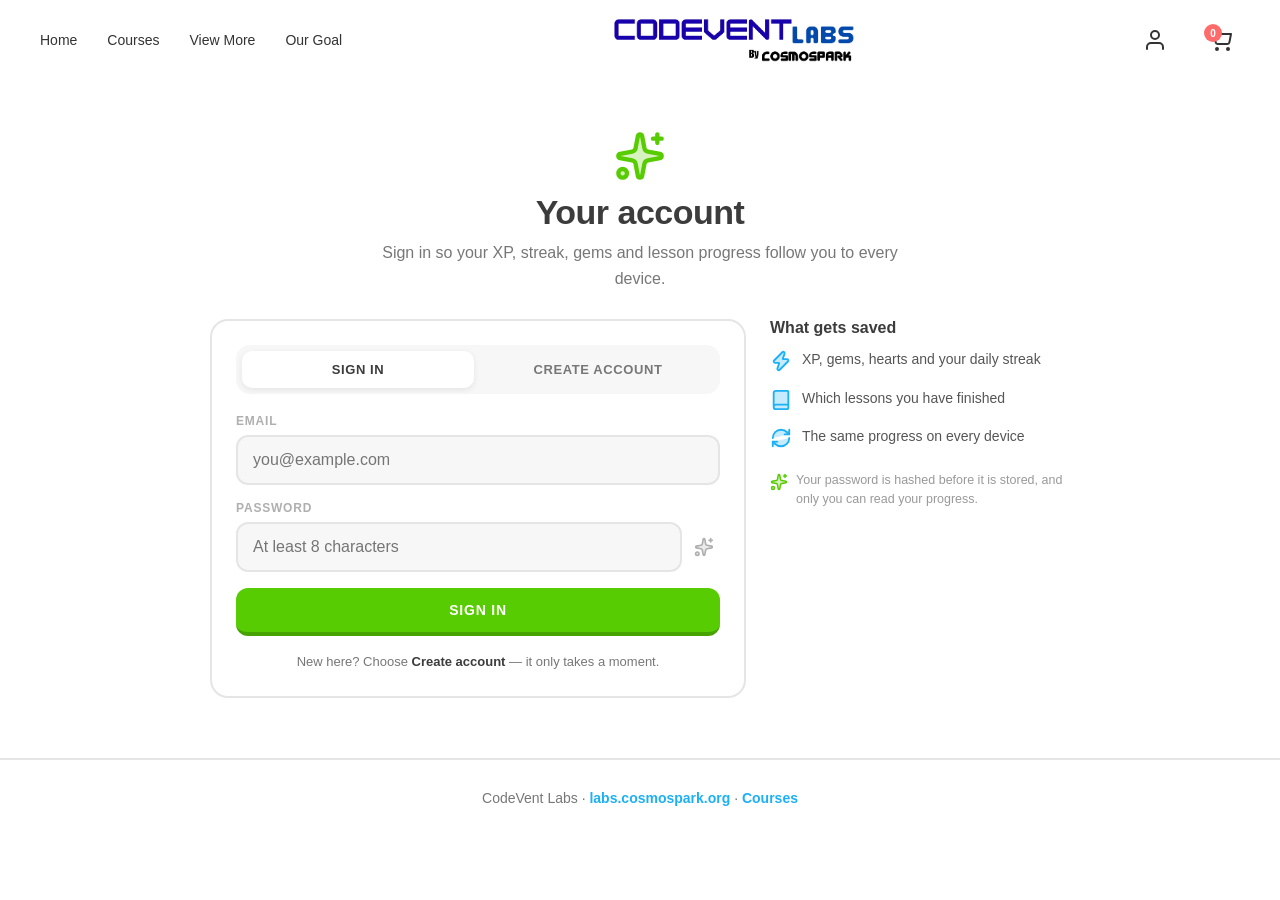
==== account.html @ 41e1cdf9 "Add the accounts page markup and controller" ====
<!DOCTYPE html>
<html lang="en">
<head>
    <meta charset="UTF-8">
    <meta name="viewport" content="width=device-width, initial-scale=1.0">
    <title>Account | CodeVent Labs</title>
    <meta name="description" content="Create a CodeVent Labs account to save your XP, streak, gems and course progress to the cloud — on every device.">
    <link rel="canonical" href="https://courses.labs.cosmospark.org/account.html" />
    <link rel="stylesheet" href="style.css">
    <link rel="stylesheet" href="account.css">
</head>
<body class="courses-page account-page">

    <!-- ===== NAVBAR (same style as labs.cosmospark.org) ===== -->
    <nav class="navbar" id="navbar">
        <div class="navbar-inner">
            <div class="nav-left">
                <a href="https://labs.cosmospark.org" class="nav-link">Home</a>
                <a href="index.html" class="nav-link">Courses</a>
                <a href="https://labs.cosmospark.org" class="nav-link">View More</a>
                <a href="https://labs.cosmospark.org" class="nav-link">Our Goal</a>
            </div>

            <div class="logo">
                <img src="navlogo.png" alt="CodeVent Labs" class="logo-default" id="logoDefault">
                <img src="navlogo2.png" alt="CodeVent Labs" class="logo-scrolled" id="logoScrolled">
            </div>

            <div class="nav-right">
                <a href="account.html" class="icon-btn active" aria-label="Account" title="Account">
                    <svg viewBox="0 0 24 24">
                        <path d="M20 21v-2a4 4 0 0 0-4-4H8a4 4 0 0 0-4 4v2"></path>
                        <circle cx="12" cy="7" r="4"></circle>
                    </svg>
                </a>
                <div class="cart-wrapper">
                    <button class="icon-btn" aria-label="Cart">
                        <svg viewBox="0 0 24 24">
                            <circle cx="9" cy="21" r="1"></circle>
                            <circle cx="20" cy="21" r="1"></circle>
                            <path d="M1 1h4l2.68 13.39a2 2 0 0 0 2 1.61h9.72a2 2 0 0 0 2-1.61L23 6H6"></path>
                        </svg>
                    </button>
                    <span class="cart-count" id="cartCount">0</span>
                </div>
            </div>
        </div>
    </nav>

    <main class="account-wrap">

        <header class="account-hero">
            <div class="account-hero-icon" data-icon="user"></div>
            <h1>Your account</h1>
            <p>Sign in so your XP, streak, gems and lesson progress follow you to every device.</p>
        </header>

        <!-- ===== SIGNED OUT: sign in / create account ===== -->
        <section class="account-panel" id="signedOut">
            <form class="account-card" id="authForm" novalidate>
                <div class="auth-tabs" role="tablist" aria-label="Sign in or create an account">
                    <button type="button" class="auth-tab active" id="tabLogin" role="tab"
                            aria-selected="true" data-mode="login">SIGN IN</button>
                    <button type="button" class="auth-tab" id="tabSignup" role="tab"
                            aria-selected="false" data-mode="signup">CREATE ACCOUNT</button>
                </div>

                <div class="field" id="nameField" hidden>
                    <label for="authName">Name</label>
                    <input id="authName" name="name" type="text" autocomplete="name"
                           placeholder="Ada Lovelace" maxlength="40">
                </div>

                <div class="field">
                    <label for="authEmail">Email</label>
                    <input id="authEmail" name="email" type="email" autocomplete="email"
                           placeholder="you@example.com" maxlength="254" required>
                </div>

                <div class="field">
                    <label for="authPassword">Password</label>
                    <div class="field-inline">
                        <input id="authPassword" name="password" type="password"
                               autocomplete="current-password" placeholder="At least 8 characters"
                               maxlength="200" required>
                        <button type="button" class="field-eye" id="authEye" aria-label="Show password"
                                title="Show password"></button>
                    </div>
                </div>

                <p class="form-error" id="authError" role="alert" hidden></p>

                <button type="submit" class="btn-primary auth-submit" id="authSubmit">SIGN IN</button>

                <p class="auth-note" id="authNote">
                    New here? Choose <strong>Create account</strong> and your guest progress on this
                    device comes with you.
                </p>
            </form>

            <aside class="account-aside">
                <h2>What gets saved</h2>
                <ul class="perk-list">
                    <li><span data-icon="zap"></span> XP, gems, hearts and your daily streak</li>
                    <li><span data-icon="book"></span> Which lessons you have finished</li>
                    <li><span data-icon="refresh-cw"></span> The same progress on every device</li>
                </ul>
                <p class="aside-note">
                    <span data-icon="shield-check"></span>
                    Your password is hashed before it is stored, and only you can read your progress.
                </p>
            </aside>
        </section>

        <!-- ===== SIGNED IN ===== -->
        <section class="account-panel hidden" id="signedIn">
            <div class="profile-card">
                <div class="profile-avatar" data-icon="user"></div>
                <div class="profile-text">
                    <h2 id="profileName">Learner</h2>
                    <p id="profileEmail"></p>
                    <p class="profile-since" id="profileSince"></p>
                </div>
                <button type="button" class="btn-secondary" id="signOut">
                    <span data-icon="log-out"></span> SIGN OUT
                </button>
            </div>

            <div class="account-card">
                <h2 class="card-title">Your progress</h2>
                <div class="account-stats" id="accountStats"></div>

                <h3 class="card-subtitle">Python Foundations · Unit 1</h3>
                <ul class="lesson-list" id="accountLessons"></ul>

                <p class="sync-line" id="syncLine">
                    <span data-icon="cloud-check"></span>
                    <span id="syncText">Saved to the cloud</span>
                </p>
            </div>

            <p class="account-back">
                <a href="index.html">Back to the course map</a>
            </p>
        </section>

        <p class="account-loading" id="accountLoading" hidden>
            <span data-icon="loader-circle"></span> Checking your account…
        </p>
    </main>

    <footer class="footer">
        <p>CodeVent Labs · <a href="https://labs.cosmospark.org">labs.cosmospark.org</a> · <a href="index.html">Courses</a></p>
    </footer>

    <script src="icons.js"></script>
    <script src="lessons.js"></script>
    <script src="cloud.js"></script>
    <script src="account.js"></script>
</body>
</html>
---- style.css ----
* {
    margin: 0;
    padding: 0;
    box-sizing: border-box;
}

body {
    font-family: -apple-system, BlinkMacSystemFont, 'Segoe UI', Roboto, Oxygen, Ubuntu, Cantarell, sans-serif;
    overflow-x: hidden;
}

/* ---------- Icons (Lucide paths, two-tone) ----------
   Every icon is drawn with the outline stroked in the current text
   colour and the interior filled with a tint of that same colour, so
   both the lines and the space inside are coloured. */
.icon {
    width: 1em;
    height: 1em;
    display: inline-block;
    vertical-align: -0.125em;
    flex: none;
    fill: currentColor;
    fill-opacity: 0.25;
    stroke: currentColor;
    stroke-width: 2;
    stroke-linecap: round;
    stroke-linejoin: round;
}

/* Brand marks (e.g. the Python logo) carry their own colours, so they
   are sized like icons but never re-coloured. */
.brand-icon {
    width: 1em;
    height: 1em;
    display: inline-block;
    vertical-align: -0.125em;
    flex: none;
}

.intro-section {
    position: relative;
    width: 100%;
    height: 100vh;
    overflow: hidden;
}

.intro-section video {
    position: absolute;
    top: 50%;
    left: 50%;
    min-width: 100%;
    min-height: 100%;
    width: auto;
    height: auto;
    transform: translate(-50%, -50%);
    object-fit: cover;
    z-index: 1;
}

.intro-overlay {
    position: absolute;
    top: 0;
    left: 0;
    width: 100%;
    height: 100%;
    z-index: 2;
    display: flex;
    flex-direction: column;
    justify-content: flex-end;
    padding: 60px;
    background: linear-gradient(to top, rgba(0,0,0,0.4) 0%, transparent 50%);
}

.unmute-btn {
    position: absolute;
    top: 60px;
    left: 60px;
    background: rgba(0, 0, 0, 0.6);
    border: 2px solid white;
    color: white;
    padding: 10px 20px;
    border-radius: 25px;
    cursor: pointer;
    display: flex;
    align-items: center;
    gap: 8px;
    font-size: 14px;
    font-weight: 600;
    transition: all 0.3s ease;
    z-index: 3;
}

.unmute-btn:hover {
    background: rgba(0, 0, 0, 0.8);
    transform: scale(1.05);
}

.unmute-btn svg {
    width: 18px;
    height: 18px;
}


.intro-content {
    max-width: 600px;
    z-index: 3;
}

.intro-title {
    font-size: 64px;
    font-weight: 700;
    color: white;
    margin-bottom: 20px;
    line-height: 1.1;
}

.intro-title .highlight {
    color: #FFD700;
}

.intro-subtitle {
    font-size: 18px;
    color: white;
    line-height: 1.6;
    margin-bottom: 30px;
    opacity: 0.9;
}

.cta-btn {
    background-color: #E63946;
    color: white;
    border: none;
    padding: 18px 50px;
    font-size: 16px;
    font-weight: 700;
    border-radius: 8px;
    cursor: pointer;
    transition: all 0.3s ease;
    text-transform: uppercase;
    letter-spacing: 1px;
}

.cta-btn:hover {
    background-color: #C1121F;
    transform: translateY(-2px);
    box-shadow: 0 8px 20px rgba(230, 57, 70, 0.4);
}

.main-content {
    display: none;
    min-height: 200vh;
}

.main-content.active {
    display: block;
}

.navbar {
    position: fixed;
    top: 0;
    left: 0;
    right: 0;
    z-index: 1000;
    padding: 20px 40px;
    transition: all 0.3s ease;
}

.navbar.scrolled {
    background-color: #0066CC;
    border-radius: 50px;
    padding: 15px 40px;
    margin: 10px;
    right: 10px;
    left: 10px;
    width: calc(100% - 20px);
    box-shadow: 0 4px 12px rgba(0, 102, 204, 0.3);
}

.navbar-inner {
    max-width: 1400px;
    margin: 0 auto;
    display: flex;
    justify-content: space-between;
    align-items: center;
}

.nav-left {
    display: flex;
    gap: 30px;
}

.nav-link {
    color: #333;
    text-decoration: none;
    font-size: 14px;
    font-weight: 500;
    transition: color 0.3s ease;
}

.nav-link:hover {
    color: #0066CC;
}

.navbar.scrolled .nav-link {
    color: white;
}

.navbar.scrolled .nav-link:hover {
    color: #E0F0FF;
}

.logo {
    display: flex;
    align-items: center;
    gap: 8px;
    height: 40px;
}

.logo img {
    width: auto;
    transition: opacity 0.3s ease, transform 0.3s ease;
}

.logo-default {
    display: block;
    opacity: 1;
    height: 60px;
}

.logo-scrolled {
    display: none;
    opacity: 0;
    height: 40px;
}

.navbar.scrolled .logo-default {
    display: none;
    opacity: 0;
}

.navbar.scrolled .logo-scrolled {
    display: block;
    opacity: 1;
}

.nav-right {
    display: flex;
    align-items: center;
    gap: 25px;
}

.icon-btn {
    background: none;
    border: none;
    cursor: pointer;
    padding: 8px;
    display: flex;
    align-items: center;
    justify-content: center;
    transition: transform 0.2s ease;
}

.icon-btn:hover {
    transform: scale(1.1);
}

.icon-btn svg {
    width: 24px;
    height: 24px;
    fill: none;
    stroke: #333;
    stroke-width: 2;
    stroke-linecap: round;
    stroke-linejoin: round;
}

.navbar.scrolled .icon-btn svg {
    stroke: white;
}

.cart-count {
    position: absolute;
    bottom: 18px;
    right: 18px;
    background-color: #FF6B6B;
    color: white;
    font-size: 10px;
    font-weight: 600;
    width: 18px;
    height: 18px;
    border-radius: 50%;
    display: flex;
    align-items: center;
    justify-content: center;
}

.cart-wrapper {
    position: relative;
}


.content {
    padding-top: 100px;
    padding-left: 40px;
    padding-right: 40px;
    display: flex;
    flex-direction: column; 
    align-items: center;     
    text-align: center;
}

.content h1 {
    font-size: 48px;
    margin-bottom: 20px;
    color: #3333
}

.content p {
    font-size: 18px;
    line-height: 1.6;
    color: #666;
    max-width: 800px;
    margin: 0 auto;          
    text-align: center;
}

/* ===== RESPONSIVE ===== */
@media (max-width: 768px) {
    .intro-overlay {
        padding: 30px;
    }

    .unmute-btn {
        top: 30px;
        left: 30px;
    }

    .intro-title {
        font-size: 40px;
    }

    .intro-subtitle {
        font-size: 16px;
    }

    .navbar {
        padding: 15px 20px;
    }

    .nav-left {
        gap: 15px;
    }

    .nav-link {
        font-size: 12px;
    }

    .logo-default {
        height: 50px;
    }

    .logo-scrolled {
        height: 30px;
    }
}
/* ============================================================
   COURSES PAGE (courses.labs.cosmospark.org) — Duolingo-style
   Appended so the existing CodeVent Labs styles stay intact.
   ============================================================ */

.courses-page {
    background: #FFFFFF;
}

/* ---------- Stats bar (streak / XP / gems / hearts) ---------- */
.stats-bar {
    position: sticky;
    top: 0;
    z-index: 900;
    background: #FFFFFF;
    border-bottom: 2px solid #E5E5E5;
    padding-top: 90px; /* room for fixed navbar */
}

.stats-bar-inner {
    max-width: 900px;
    margin: 0 auto;
    display: flex;
    align-items: center;
    gap: 18px;
    padding: 12px 20px;
    flex-wrap: wrap;
}

.stat-pill {
    display: flex;
    align-items: center;
    gap: 6px;
    font-weight: 700;
    font-size: 15px;
    color: #3C3C3C;
}

.stat-icon {
    width: 26px;
    height: 26px;
}

.stat-icon.flame  { fill: #FF9600; }
.stat-icon.bolt   { fill: #FFC800; stroke: #FFB100; stroke-width: 1; }
.stat-icon.gem    { fill: #1CB0F6; stroke: #1899D6; stroke-width: 1; }
.stat-icon.heart  { fill: #FF4B4B; stroke: #EA2B2B; stroke-width: 1; }

.stat-value { color: #3C3C3C; }
.stat-label { color: #777; font-weight: 600; font-size: 13px; text-transform: lowercase; }

.stat-spacer { flex: 1; }

.account-chip {
    display: flex;
    align-items: center;
    gap: 8px;
    text-decoration: none;
    color: #3C3C3C;
    font-weight: 700;
    font-size: 14px;
    border: 2px solid #E5E5E5;
    border-radius: 12px;
    padding: 5px 12px;
    transition: background 0.2s ease, transform 0.2s ease;
}

.account-chip:hover {
    background: #F7F7F7;
    transform: translateY(-1px);
}

.avatar {
    display: inline-flex;
    align-items: center;
    justify-content: center;
    color: #1CB0F6;
    line-height: 1;
}

.avatar .icon { width: 22px; height: 22px; }

/* ---------- Course selector (flag row) ---------- */
.course-selector {
    background: #FFFFFF;
    border-bottom: 2px solid #E5E5E5;
}

.course-selector-inner {
    max-width: 900px;
    margin: 0 auto;
    display: flex;
    gap: 14px;
    padding: 14px 20px;
    overflow-x: auto;
    scrollbar-width: none;
}

.course-selector-inner::-webkit-scrollbar { display: none; }

.course-flag {
    display: flex;
    flex-direction: column;
    align-items: center;
    gap: 4px;
    background: none;
    border: none;
    cursor: pointer;
    padding: 6px 10px;
    border-radius: 14px;
    min-width: 72px;
    transition: background 0.2s ease, transform 0.15s ease;
}

.course-flag:hover { background: #F7F7F7; transform: translateY(-2px); }

.course-flag .flag-icon {
    color: #58CC02;
    line-height: 1;
    filter: grayscale(1);
    opacity: 0.55;
    transition: filter 0.2s ease, opacity 0.2s ease;
}

.course-flag .flag-icon .icon,
.course-flag .flag-icon .brand-icon { width: 34px; height: 34px; }

.course-flag.active .flag-icon,
.course-flag.available .flag-icon {
    filter: none;
    opacity: 1;
}

.course-flag .flag-name {
    font-size: 12px;
    font-weight: 700;
    color: #777;
    text-align: center;
}

.course-flag.active .flag-name { color: #58CC02; }

.course-flag.coming-soon { cursor: default; }
.course-flag.coming-soon:hover { transform: none; background: none; }

.course-flag.active {
    background: #F7F7F7;
    box-shadow: inset 0 -3px 0 #D7FFB8;
}

/* ---------- Path header + progress ---------- */
.path-wrap {
    max-width: 640px;
    margin: 0 auto;
    padding: 24px 16px 80px;
}

.path-header { margin-bottom: 30px; }

.path-title {
    font-size: 26px;
    font-weight: 800;
    color: #3C3C3C;
    margin-bottom: 4px;
}

.path-subtitle {
    font-size: 15px;
    color: #777;
    font-weight: 600;
    margin-bottom: 14px;
}

.path-progress {
    display: flex;
    align-items: center;
    gap: 12px;
}

.path-progress-bar {
    flex: 1;
    height: 16px;
    background: #E5E5E5;
    border-radius: 10px;
    overflow: hidden;
}

.path-progress-fill {
    height: 100%;
    background: #58CC02;
    border-radius: 10px;
    transition: width 0.5s ease;
    position: relative;
}

.path-progress-fill::after {
    content: '';
    position: absolute;
    top: 3px; left: 6px; right: 6px;
    height: 4px;
    background: rgba(255,255,255,0.35);
    border-radius: 4px;
}

.path-progress-text {
    font-weight: 800;
    color: #58CC02;
    font-size: 14px;
    min-width: 40px;
    text-align: right;
}

/* ---------- The winding map ---------- */
.path {
    display: flex;
    flex-direction: column;
    align-items: center;
    position: relative;
    padding-top: 10px;
}

/* Dotted connector between consecutive nodes */
.node { position: relative; }

.node::before {
    content: '';
    position: absolute;
    left: 50%;
    bottom: 100%;
    width: 0;
    height: 46px;
    margin-left: -3px;
    border-left: 6px dotted #E5E5E5;
    transform: translateX(calc(var(--px, 0px) * -0.5));
    pointer-events: none;
}

.unit-banner + .node::before { display: none; }

/* ---------- Unit banners ---------- */
.unit-banner {
    width: 100%;
    max-width: 520px;
    background: #58CC02;
    border-bottom: 4px solid #46A302;
    border-radius: 16px;
    color: white;
    display: flex;
    justify-content: space-between;
    align-items: center;
    padding: 16px 22px;
    margin: 44px 0 34px;
}

.unit-banner.banner-2 { background: #1CB0F6; border-bottom-color: #1899D6; }
.unit-banner.banner-3 { background: #CE82FF; border-bottom-color: #A568CC; }

.unit-banner-text h2 {
    font-size: 20px;
    font-weight: 800;
    text-transform: uppercase;
    letter-spacing: 0.5px;
}

.unit-banner-text p {
    font-size: 14px;
    opacity: 0.9;
    font-weight: 600;
}

.unit-jump {
    display: inline-block;
    background: rgba(255,255,255,0.25);
    font-size: 11px;
    font-weight: 800;
    padding: 3px 10px;
    border-radius: 8px;
    margin-bottom: 6px;
    letter-spacing: 0.5px;
    cursor: pointer;
}

.unit-mascot {
    display: flex;
    align-items: center;
    color: #FFFFFF;
}

.unit-mascot .icon { width: 40px; height: 40px; }

/* Brand marks keep their own colours, and the blue in the Python logo
   clashes with the saturated unit colours, so brand marks sit on a
   white chip instead of floating on the banner. */
.unit-mascot .brand-icon {
    width: 32px;
    height: 32px;
    padding: 7px;
    box-sizing: content-box;
    background: #FFFFFF;
    border-radius: 14px;
    box-shadow: 0 2px 0 rgba(0, 0, 0, 0.15);
}

/* ---------- Lesson nodes (Duolingo circles) ---------- */
.node {
    background: none;
    border: none;
    cursor: pointer;
    margin: 23px 0;
    transform: translateX(var(--x, 0px));
    position: relative;
    z-index: 2;
}

.node-bubble {
    width: 70px;
    height: 70px;
    border-radius: 50%;
    background: #58CC02;
    border-bottom: 7px solid #46A302;
    display: flex;
    align-items: center;
    justify-content: center;
    transition: transform 0.1s ease, filter 0.2s ease;
}

.node:hover .node-bubble { filter: brightness(1.06); }

.node:active .node-bubble {
    transform: translateY(3px);
    border-bottom-width: 4px;
}

.node-icon {
    width: 34px;
    height: 34px;
    fill: rgba(255, 255, 255, 0.28);
    stroke: white;
    stroke-width: 2;
    stroke-linecap: round;
    stroke-linejoin: round;
}

.node-icon.star { fill: #FFD43B; stroke: white; }

/* Completed */
.node.completed .node-bubble {
    background: #FFC800;
    border-bottom-color: #E6A500;
}

/* Lucide "check", coloured like the other icons instead of a text glyph */
.node.completed .node-bubble::after {
    content: '';
    position: absolute;
    margin-top: 46px;
    margin-left: 42px;
    background: #1CB0F6 url("data:image/svg+xml,%3Csvg xmlns='http://www.w3.org/2000/svg' viewBox='0 0 24 24' fill='rgba(255,255,255,0.3)' stroke='white' stroke-width='3' stroke-linecap='round' stroke-linejoin='round'%3E%3Cpath d='M20 6 9 17l-5-5'/%3E%3C/svg%3E") center / 14px 14px no-repeat;
    width: 26px;
    height: 26px;
    border-radius: 50%;
    border: 2px solid white;
}

/* Current (pulsing ring) */
.node.current .node-bubble { animation: nodePulse 1.6s ease-in-out infinite; }

@keyframes nodePulse {
    0%, 100% { box-shadow: 0 0 0 0 rgba(88, 204, 2, 0.45); }
    50%      { box-shadow: 0 0 0 12px rgba(88, 204, 2, 0); }
}

/* Locked */
.node.locked { cursor: not-allowed; }

.node.locked .node-bubble {
    background: #E5E5E5;
    border-bottom-color: #CFCFCF;
}

.node.locked .node-icon {
    stroke: #AFAFAF;
    fill: rgba(175, 175, 175, 0.3);
}

/* Chest & trophy variants */
.node.node-chest .node-bubble { background: #FF9600; border-bottom-color: #E08600; }
.node.node-trophy .node-bubble { background: #CE82FF; border-bottom-color: #A568CC; }
.node.node-practice .node-bubble { background: #1CB0F6; border-bottom-color: #1899D6; }
.node.node-chest.completed .node-bubble,
.node.node-trophy.completed .node-bubble,
.node.node-practice.completed .node-bubble {
    background: #FFC800;
    border-bottom-color: #E6A500;
}

/* "Start!" tooltip on first node */
.node-tooltip {
    position: absolute;
    top: -44px;
    left: 50%;
    transform: translateX(-50%);
    background: white;
    border: 2px solid #E5E5E5;
    color: #1CB0F6;
    font-weight: 800;
    font-size: 13px;
    padding: 5px 14px;
    border-radius: 12px;
    box-shadow: 0 3px 0 #E5E5E5;
    visibility: hidden;
    opacity: 0;
    transition: opacity 0.2s ease;
    pointer-events: none;
    white-space: nowrap;
}

.node-tooltip::after {
    content: '';
    position: absolute;
    top: 100%;
    left: 50%;
    margin-left: -7px;
    border: 7px solid transparent;
    border-top-color: white;
}

.node.current .node-tooltip,
.node-start:not(.completed):not(.locked) .node-tooltip {
    visibility: visible;
    opacity: 1;
}

.path-end {
    margin-top: 40px;
    font-weight: 800;
    color: #777;
    font-size: 16px;
}

/* ---------- Modals ---------- */
.modal-overlay {
    position: fixed;
    inset: 0;
    background: rgba(0, 0, 0, 0.5);
    display: flex;
    align-items: center;
    justify-content: center;
    z-index: 2000;
    padding: 20px;
}

.modal-overlay.hidden { display: none; }

.modal {
    background: white;
    border-radius: 16px;
    max-width: 420px;
    width: 100%;
    padding: 28px;
    position: relative;
    box-shadow: 0 20px 50px rgba(0,0,0,0.3);
}

.modal h3 {
    font-size: 22px;
    font-weight: 800;
    color: #3C3C3C;
    margin-bottom: 10px;
}

.modal h3 .icon,
.modal h3 .brand-icon {
    width: 24px;
    height: 24px;
    margin-right: 8px;
    vertical-align: -4px;
    color: #58CC02;
}

.modal-body {
    color: #777;
    font-size: 15px;
    line-height: 1.6;
    margin-bottom: 22px;
}

.modal-close {
    position: absolute;
    top: 10px;
    right: 14px;
    background: none;
    border: none;
    font-size: 28px;
    color: #AFAFAF;
    cursor: pointer;
    line-height: 1;
}

.modal-close:hover { color: #3C3C3C; }

.modal-actions {
    display: flex;
    gap: 12px;
    justify-content: flex-end;
}

.btn-primary, .btn-secondary {
    border: none;
    border-radius: 12px;
    padding: 12px 22px;
    font-size: 14px;
    font-weight: 800;
    letter-spacing: 0.8px;
    text-transform: uppercase;
    cursor: pointer;
    text-decoration: none;
    display: inline-block;
    text-align: center;
    transition: filter 0.2s ease, transform 0.1s ease;
}

.btn-primary {
    background: #58CC02;
    color: white;
    border-bottom: 4px solid #46A302;
}

.btn-primary:hover { filter: brightness(1.05); }
.btn-primary:active { transform: translateY(2px); border-bottom-width: 2px; }

.btn-secondary {
    background: white;
    color: #777;
    border: 2px solid #E5E5E5;
}

.btn-secondary:hover { background: #F7F7F7; }

/* ---------- Footer ---------- */
.footer {
    border-top: 2px solid #E5E5E5;
    padding: 30px 20px 40px;
    text-align: center;
    color: #777;
    font-size: 14px;
}

.footer a { color: #1CB0F6; text-decoration: none; font-weight: 700; }
.footer a:hover { text-decoration: underline; }

/* ---------- Navbar active link ---------- */
.nav-link.active { color: #58CC02; font-weight: 700; }
.navbar.scrolled .nav-link.active { color: #D7FFB8; }

/* ---------- Responsive ---------- */
@media (max-width: 768px) {
    .stats-bar { padding-top: 80px; }
    .stats-bar-inner { gap: 12px; padding: 10px 14px; }
    .stat-label { display: none; }
    .stat-icon { width: 22px; height: 22px; }
    .account-chip { padding: 4px 9px; }

    .node { transform: translateX(calc(var(--x, 0px) * 0.5)); }
    .node-bubble { width: 60px; height: 60px; }
    .node-icon { width: 28px; height: 28px; }

    .unit-banner { margin: 34px 0 26px; padding: 14px 16px; }
    .unit-mascot .icon { width: 30px; height: 30px; }
    .unit-mascot .brand-icon {
        width: 24px;
        height: 24px;
        padding: 5px;
        border-radius: 11px;
    }
    .path-title { font-size: 22px; }
}

/* ============================================================
   LESSON PLAYER (full-screen Duolingo-style lesson)
   ============================================================ */
body.no-scroll { overflow: hidden; }

.player {
    position: fixed;
    inset: 0;
    z-index: 3000;
    background: #fff;
    display: flex;
    flex-direction: column;
    color: #3C3C3C;
}
.player.hidden { display: none; }

.player-top {
    display: flex;
    align-items: center;
    gap: 16px;
    max-width: 760px;
    width: 100%;
    margin: 0 auto;
    padding: 18px 20px;
}
.player-quit {
    background: none;
    border: none;
    font-size: 30px;
    line-height: 1;
    color: #AFAFAF;
    cursor: pointer;
}
.player-quit:hover { color: #777; }
.player-bar {
    flex: 1;
    height: 16px;
    background: #E5E5E5;
    border-radius: 10px;
    overflow: hidden;
}
.player-bar-fill {
    height: 100%;
    width: 0%;
    background: #58CC02;
    border-radius: 10px;
    position: relative;
    transition: width 0.4s ease;
}
.player-bar-fill::after {
    content: '';
    position: absolute;
    left: 8px; right: 8px; top: 4px;
    height: 4px;
    background: rgba(255,255,255,0.35);
    border-radius: 4px;
}
.player-hearts {
    display: inline-flex;
    align-items: center;
    gap: 6px;
    font-weight: 800;
    color: #FF4B4B;
    font-size: 18px;
    white-space: nowrap;
}

.player-hearts .heart-icon { width: 20px; height: 20px; }

.player-body {
    flex: 1;
    overflow-y: auto;
    max-width: 640px;
    width: 100%;
    margin: 0 auto;
    padding: 12px 22px 30px;
}

/* Intro cards + end screens */
.p-card { text-align: center; padding-top: 18px; animation: pIn 0.3s ease; }
.p-icon { color: #58CC02; margin-bottom: 12px; line-height: 1; }
.p-icon .icon,
.p-icon .brand-icon { width: 68px; height: 68px; }
.p-icon.out { color: #FF4B4B; }
.p-title { font-size: 28px; font-weight: 800; margin-bottom: 16px; }
.p-text { font-size: 18px; line-height: 1.55; color: #555; margin-bottom: 14px; }
.p-label { font-size: 12px; font-weight: 800; letter-spacing: 1px; color: #AFAFAF; text-align: left; margin: 14px 0 6px; }

.p-code {
    background: #1E1E2E;
    color: #A6E22E;
    font-family: 'SFMono-Regular', Consolas, 'Liberation Mono', monospace;
    font-size: 18px;
    text-align: left;
    padding: 16px 18px;
    border-radius: 14px;
    white-space: pre-wrap;
    margin-bottom: 6px;
}
.p-output {
    background: #F7F7F7;
    border: 2px solid #E5E5E5;
    color: #3C3C3C;
    font-family: 'SFMono-Regular', Consolas, 'Liberation Mono', monospace;
    font-size: 18px;
    text-align: left;
    padding: 14px 18px;
    border-radius: 14px;
    white-space: pre-wrap;
}

/* Questions */
.p-question { padding-top: 10px; animation: pIn 0.3s ease; }
.p-prompt { font-size: 24px; font-weight: 800; margin-bottom: 18px; }
.p-options { display: flex; flex-direction: column; gap: 12px; margin-top: 18px; }
.p-option {
    display: flex;
    align-items: center;
    gap: 14px;
    text-align: left;
    background: #fff;
    border: 2px solid #E5E5E5;
    border-bottom-width: 4px;
    border-radius: 14px;
    padding: 14px 16px;
    font-size: 17px;
    font-weight: 600;
    color: #3C3C3C;
    cursor: pointer;
    font-family: inherit;
}
.p-option:hover { background: #F7F7F7; }
.p-option .p-key {
    width: 28px; height: 28px;
    border: 2px solid #E5E5E5;
    border-radius: 8px;
    display: flex; align-items: center; justify-content: center;
    font-size: 13px; font-weight: 800; color: #AFAFAF;
    flex-shrink: 0;
}
.p-option.selected { background: #DDF4FF; border-color: #84D8FF; color: #1899D6; }
.p-option.selected .p-key { border-color: #84D8FF; color: #1899D6; }
.p-option.right { background: #D7FFB8; border-color: #58CC02; color: #46A302; }
.p-option.wrong { background: #FFDFE0; border-color: #FF4B4B; color: #EA2B2B; }
.p-option.locked { pointer-events: none; }

.p-input {
    width: 100%;
    margin-top: 18px;
    padding: 16px;
    font-size: 18px;
    font-family: 'SFMono-Regular', Consolas, 'Liberation Mono', monospace;
    border: 2px solid #E5E5E5;
    border-radius: 14px;
    background: #F7F7F7;
    outline: none;
}
.p-input:focus { border-color: #84D8FF; background: #fff; }
.p-input.right { border-color: #58CC02; background: #D7FFB8; }
.p-input.wrong { border-color: #FF4B4B; background: #FFDFE0; }

/* Results */
.p-stats { display: flex; justify-content: center; gap: 14px; margin-top: 22px; flex-wrap: wrap; }
.p-stat {
    border: 2px solid #E5E5E5;
    border-radius: 14px;
    padding: 10px 18px;
    min-width: 110px;
}
.p-stat b { display: block; font-size: 22px; }
.p-stat span { font-size: 12px; font-weight: 800; letter-spacing: 1px; color: #AFAFAF; }

/* Footer: Check / Continue + feedback */
.player-footer {
    border-top: 2px solid #E5E5E5;
    padding: 18px 20px 22px;
    transition: background 0.2s ease;
}
.player-footer-inner {
    max-width: 640px;
    margin: 0 auto;
    display: flex;
    align-items: center;
    justify-content: space-between;
    gap: 16px;
}
.player-feedback { font-size: 15px; line-height: 1.4; min-height: 24px; flex: 1; }
.player-feedback strong { display: block; font-size: 20px; margin-bottom: 2px; }
.player-footer.correct { background: #D7FFB8; border-top-color: #D7FFB8; color: #58A700; }
.player-footer.incorrect { background: #FFDFE0; border-top-color: #FFDFE0; color: #EA2B2B; }
.player-action { min-width: 160px; }
.player-action:disabled { background: #E5E5E5; color: #AFAFAF; border-bottom-color: #E5E5E5; cursor: not-allowed; }
.player-footer.incorrect .player-action { background: #FF4B4B; border-bottom: 4px solid #EA2B2B; }

@keyframes pIn { from { opacity: 0; transform: translateY(10px); } to { opacity: 1; transform: none; } }

@media (max-width: 600px) {
    .p-title { font-size: 24px; }
    .p-prompt { font-size: 20px; }
    .player-footer-inner { flex-direction: column; align-items: stretch; }
    .player-action { width: 100%; }
}
---- account.css ----
/* ============================================================
   ACCOUNTS PAGE (account.html)
   ============================================================ */
.icon-btn.active { color: #58CC02; }

.account-wrap {
    max-width: 900px;
    margin: 0 auto;
    padding: 130px 20px 60px;
    min-height: 60vh;
}

.account-hero { text-align: center; margin-bottom: 28px; }
.account-hero-icon { color: #58CC02; line-height: 1; }
.account-hero-icon .icon { width: 52px; height: 52px; }
.account-hero h1 {
    font-size: 34px;
    font-weight: 800;
    color: #3C3C3C;
    margin: 10px 0 8px;
    letter-spacing: -0.5px;
}
.account-hero p {
    color: #777;
    font-size: 16px;
    line-height: 1.6;
    max-width: 520px;
    margin: 0 auto;
}

.account-panel.hidden { display: none; }

#signedOut {
    display: grid;
    grid-template-columns: minmax(0, 1fr) 300px;
    gap: 24px;
    align-items: start;
}

.account-card {
    background: #fff;
    border: 2px solid #E5E5E5;
    border-radius: 18px;
    padding: 24px;
}

.auth-tabs {
    display: flex;
    gap: 8px;
    background: #F7F7F7;
    border-radius: 14px;
    padding: 6px;
    margin-bottom: 20px;
}
.auth-tab {
    flex: 1;
    border: none;
    background: none;
    border-radius: 10px;
    padding: 11px 8px;
    font-family: inherit;
    font-size: 13px;
    font-weight: 800;
    letter-spacing: 0.6px;
    color: #777;
    cursor: pointer;
}
.auth-tab.active {
    background: #fff;
    color: #3C3C3C;
    box-shadow: 0 2px 6px rgba(0, 0, 0, 0.08);
}

.field { margin-bottom: 16px; }
.field[hidden] { display: none; }
.field label {
    display: block;
    font-size: 12px;
    font-weight: 800;
    letter-spacing: 0.8px;
    text-transform: uppercase;
    color: #AFAFAF;
    margin-bottom: 7px;
}
.field input {
    width: 100%;
    padding: 14px 15px;
    font-family: inherit;
    font-size: 16px;
    color: #3C3C3C;
    background: #F7F7F7;
    border: 2px solid #E5E5E5;
    border-radius: 12px;
    outline: none;
}
.field input:focus { border-color: #84D8FF; background: #fff; }
.field-inline { display: flex; align-items: center; gap: 6px; }
.field-eye {
    border: none;
    background: none;
    color: #AFAFAF;
    cursor: pointer;
    padding: 6px;
    line-height: 1;
    flex: none;
}
.field-eye:hover { color: #3C3C3C; }
.field-eye .icon { width: 20px; height: 20px; }

.form-error {
    background: #FFDFE0;
    border: 2px solid #FF4B4B;
    color: #EA2B2B;
    font-size: 14px;
    font-weight: 600;
    line-height: 1.45;
    border-radius: 12px;
    padding: 10px 12px;
    margin-bottom: 14px;
}
.form-error[hidden] { display: none; }

.auth-submit { width: 100%; padding: 14px; }
.auth-note {
    margin-top: 16px;
    font-size: 13px;
    line-height: 1.55;
    color: #777;
    text-align: center;
}
.auth-note strong { color: #3C3C3C; }

.account-aside h2 {
    font-size: 16px;
    font-weight: 800;
    color: #3C3C3C;
    margin-bottom: 12px;
}
.perk-list {
    list-style: none;
    display: flex;
    flex-direction: column;
    gap: 12px;
}
.perk-list li {
    display: flex;
    gap: 10px;
    font-size: 14px;
    line-height: 1.45;
    color: #555;
}
.perk-list .icon { width: 22px; height: 22px; color: #1CB0F6; margin-top: 1px; }
.aside-note {
    display: flex;
    gap: 8px;
    margin-top: 18px;
    font-size: 12.5px;
    line-height: 1.5;
    color: #999;
}
.aside-note .icon { width: 18px; height: 18px; color: #58CC02; flex: none; margin-top: 2px; }

.profile-card {
    display: flex;
    align-items: center;
    gap: 16px;
    background: #fff;
    border: 2px solid #E5E5E5;
    border-radius: 18px;
    padding: 20px 22px;
    margin-bottom: 20px;
    flex-wrap: wrap;
}
.profile-avatar {
    width: 56px;
    height: 56px;
    border-radius: 50%;
    background: #DDF4FF;
    color: #1899D6;
    display: flex;
    align-items: center;
    justify-content: center;
    flex: none;
}
.profile-avatar .icon { width: 30px; height: 30px; }
.profile-text { flex: 1; min-width: 180px; }
.profile-text h2 { font-size: 22px; font-weight: 800; color: #3C3C3C; }
.profile-text p { font-size: 14px; color: #777; word-break: break-word; }
.profile-since { color: #AFAFAF !important; font-size: 12.5px; margin-top: 2px; }
#signOut { display: inline-flex; align-items: center; gap: 8px; }
#signOut .icon { width: 18px; height: 18px; }
.card-title { font-size: 18px; font-weight: 800; color: #3C3C3C; margin-bottom: 16px; }
.card-subtitle {
    font-size: 12px;
    font-weight: 800;
    letter-spacing: 0.7px;
    text-transform: uppercase;
    color: #AFAFAF;
    margin: 22px 0 10px;
}

.account-stats {
    display: grid;
    grid-template-columns: repeat(4, minmax(0, 1fr));
    gap: 10px;
}
.account-stat {
    border: 2px solid #E5E5E5;
    border-radius: 14px;
    padding: 12px 8px;
    text-align: center;
}
.account-stat-icon { display: block; line-height: 1; margin-bottom: 4px; }
.account-stat-icon .icon { width: 22px; height: 22px; color: #58CC02; }
.account-stat b { display: block; font-size: 20px; color: #3C3C3C; }
.account-stat > span:last-child {
    font-size: 10.5px;
    font-weight: 800;
    letter-spacing: 0.5px;
    text-transform: uppercase;
    color: #AFAFAF;
}

.lesson-list {
    list-style: none;
    display: flex;
    flex-direction: column;
    gap: 8px;
}
.lesson-list li {
    display: flex;
    align-items: center;
    gap: 10px;
    border: 2px solid #E5E5E5;
    border-radius: 12px;
    padding: 10px 14px;
    font-size: 15px;
    color: #777;
}
.lesson-list li.done { border-color: #BDE98A; background: #F7FFEF; color: #3C3C3C; }
.lesson-mark .icon { width: 20px; height: 20px; color: #AFAFAF; }
.lesson-list li.done .lesson-mark .icon { color: #58CC02; }
.lesson-name { flex: 1; font-weight: 600; }
.lesson-state { font-size: 11px; font-weight: 800; letter-spacing: 0.7px; color: #AFAFAF; }
.lesson-list li.done .lesson-state { color: #58A700; }

.sync-line {
    display: flex;
    align-items: center;
    gap: 8px;
    margin-top: 16px;
    font-size: 13px;
    color: #777;
}
.sync-line .icon { width: 20px; height: 20px; color: #58CC02; }

.account-back { text-align: center; margin-top: 22px; font-size: 14px; }
.account-back a { color: #1CB0F6; font-weight: 700; text-decoration: none; }
.account-back a:hover { text-decoration: underline; }

.account-loading { text-align: center; color: #777; font-size: 15px; padding: 30px 0; }
.account-loading[hidden] { display: none; }

@media (max-width: 860px) {
    #signedOut { grid-template-columns: 1fr; }
    .account-aside { order: 2; padding: 4px 4px 0; }
}
@media (max-width: 600px) {
    .account-wrap { padding: 110px 16px 48px; }
    .account-hero h1 { font-size: 28px; }
    .account-stats { grid-template-columns: repeat(2, minmax(0, 1fr)); }
    .profile-card { padding: 18px; }
    #signOut { width: 100%; justify-content: center; }
}
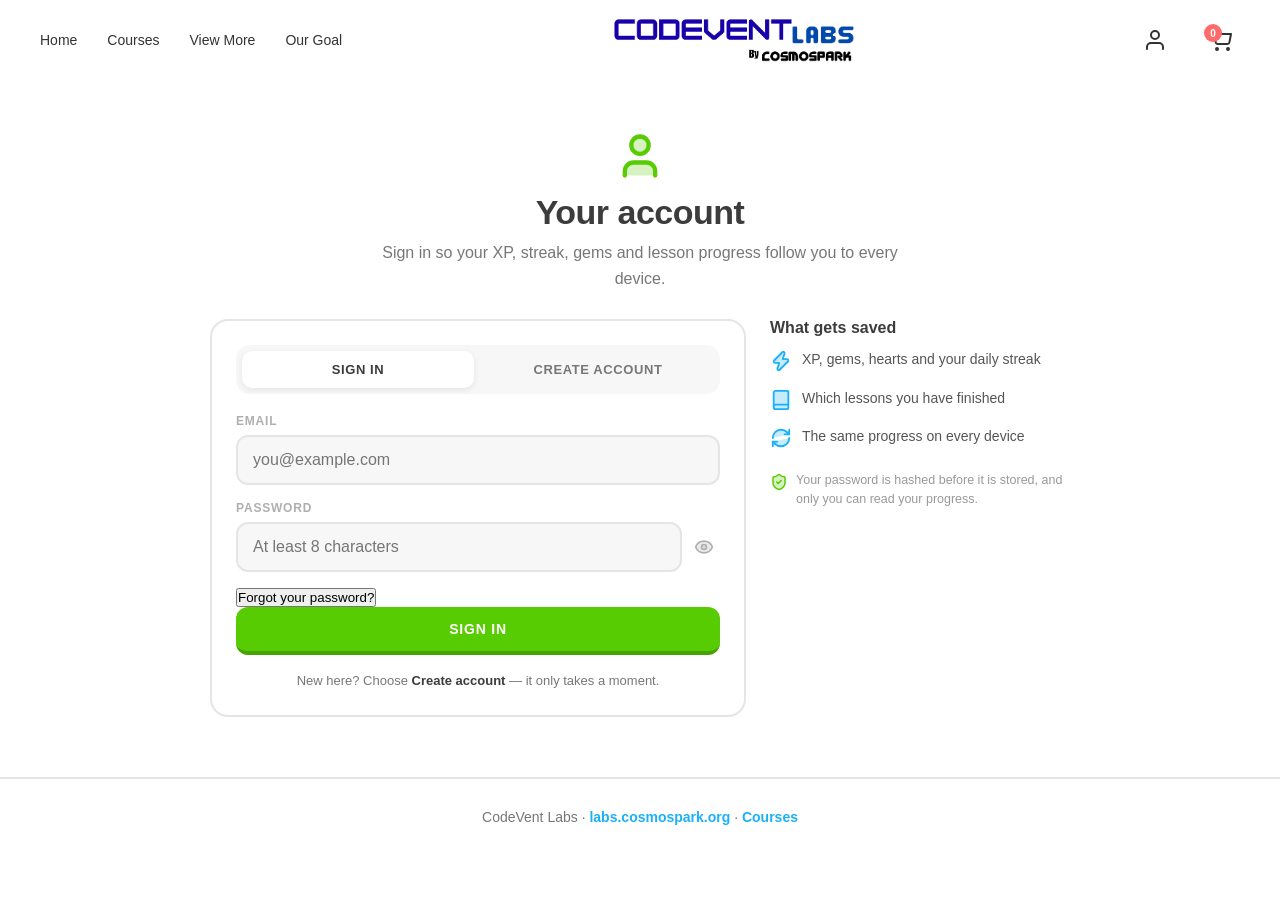
==== commit 9b97abc0: "Add reset, confirmation and provider UI hooks to the accounts page and client" ====
--- a/account.html
+++ b/account.html
@@ -77,7 +77,7 @@
                            placeholder="you@example.com" maxlength="254" required>
                 </div>
 
-                <div class="field">
+                <div class="field" id="passwordField">
                     <label for="authPassword">Password</label>
                     <div class="field-inline">
                         <input id="authPassword" name="password" type="password"
@@ -88,9 +88,19 @@
                     </div>
                 </div>
 
+                <p class="field-link" id="forgotWrap">
+                    <button type="button" class="link-button" id="forgotBtn">Forgot your password?</button>
+                </p>
+
                 <p class="form-error" id="authError" role="alert" hidden></p>
+                <div class="auth-notice" id="authNotice" role="status" hidden></div>
 
                 <button type="submit" class="btn-primary auth-submit" id="authSubmit">SIGN IN</button>
+
+                <div class="auth-social" id="authSocial" hidden>
+                    <p class="auth-divider"><span>or</span></p>
+                    <div class="social-buttons" id="socialButtons"></div>
+                </div>
 
                 <p class="auth-note" id="authNote">
                     New here? Choose <strong>Create account</strong> and your guest progress on this
@@ -112,14 +122,49 @@
             </aside>
         </section>
 
+        <!-- ===== RESET PASSWORD (from an emailed link) ===== -->
+        <section class="account-panel hidden" id="resetPanel">
+            <form class="account-card reset-card" id="resetForm" novalidate>
+                <h2 class="card-title">Choose a new password</h2>
+                <p class="reset-intro">Your reset link works once. Pick a password with at least 8 characters.</p>
+
+                <div class="field">
+                    <label for="resetPassword">New password</label>
+                    <input id="resetPassword" type="password" autocomplete="new-password"
+                           placeholder="At least 8 characters" maxlength="200" required>
+                </div>
+
+                <div class="field">
+                    <label for="resetPassword2">Repeat it</label>
+                    <input id="resetPassword2" type="password" autocomplete="new-password"
+                           placeholder="Same password again" maxlength="200" required>
+                </div>
+
+                <p class="form-error" id="resetError" role="alert" hidden></p>
+
+                <button type="submit" class="btn-primary auth-submit" id="resetSubmit">SAVE AND SIGN IN</button>
+
+                <p class="auth-note">
+                    <a href="account.html" id="resetCancel">Back to sign in</a>
+                </p>
+            </form>
+        </section>
+
         <!-- ===== SIGNED IN ===== -->
         <section class="account-panel hidden" id="signedIn">
+            <div class="verify-banner" id="verifyBanner" hidden>
+                <span class="verify-banner-icon" data-icon="mail"></span>
+                <p id="verifyText">Confirm your email address so we can help you recover your account.</p>
+                <button type="button" class="btn-secondary" id="verifyResend">SEND LINK</button>
+            </div>
+
             <div class="profile-card">
                 <div class="profile-avatar" data-icon="user"></div>
                 <div class="profile-text">
                     <h2 id="profileName">Learner</h2>
                     <p id="profileEmail"></p>
                     <p class="profile-since" id="profileSince"></p>
+                    <p class="profile-badges" id="profileBadges"></p>
                 </div>
                 <button type="button" class="btn-secondary" id="signOut">
                     <span data-icon="log-out"></span> SIGN OUT
--- a/account.css
+++ b/account.css
@@ -29,6 +29,9 @@
 }
 
 .account-panel.hidden { display: none; }
+/* The id below sets display: grid, which outranks the class rule, so the
+   signed-out panel needs its own hidden rule. */
+#signedOut.hidden { display: none; }
 
 #signedOut {
     display: grid;
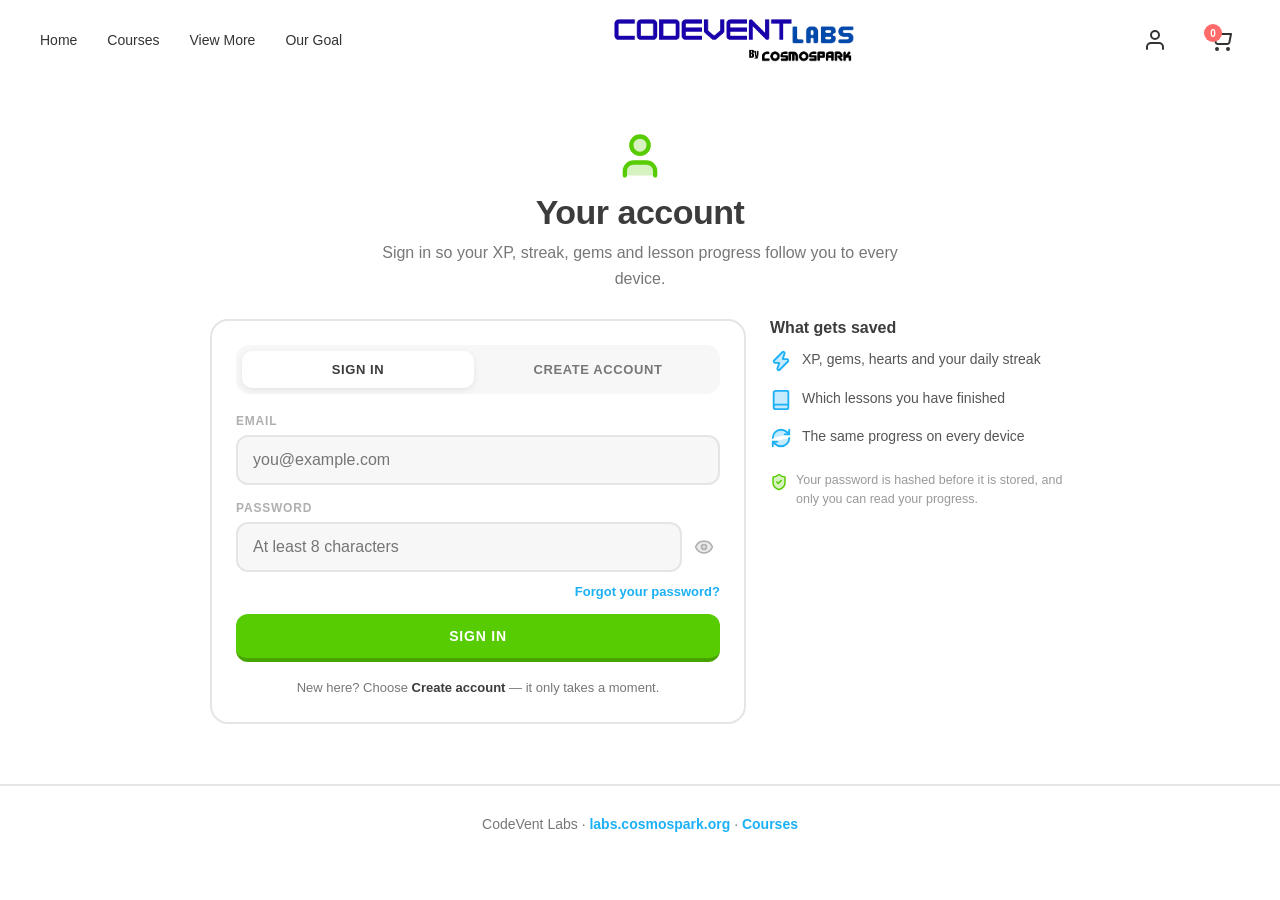
==== commit 1fb2ab2c: "Add the icon links to the account page and lighten the Apple icon The Apple icon is a quantised PNG " ====
--- a/account.html
+++ b/account.html
@@ -6,6 +6,9 @@
     <title>Account | CodeVent Labs</title>
     <meta name="description" content="Create a CodeVent Labs account to save your XP, streak, gems and course progress to the cloud — on every device.">
     <link rel="canonical" href="https://courses.labs.cosmospark.org/account.html" />
+    <link rel="icon" href="favicon.ico" sizes="any">
+    <link rel="icon" href="favicon.svg" type="image/svg+xml">
+    <link rel="apple-touch-icon" href="apple-touch-icon.png">
     <link rel="stylesheet" href="style.css">
     <link rel="stylesheet" href="account.css">
 </head>
--- a/account.css
+++ b/account.css
@@ -123,6 +123,79 @@
 }
 .form-error[hidden] { display: none; }
 
+.field-link { margin: -6px 0 14px; text-align: right; }
+.field-link[hidden] { display: none; }
+.link-button {
+    border: none;
+    background: none;
+    padding: 0;
+    font-family: inherit;
+    font-size: 13px;
+    font-weight: 700;
+    color: #1CB0F6;
+    cursor: pointer;
+}
+.link-button:hover { text-decoration: underline; }
+
+.auth-notice {
+    background: #DDF4FF;
+    border: 2px solid #84D8FF;
+    color: #1077A8;
+    font-size: 13.5px;
+    line-height: 1.5;
+    border-radius: 12px;
+    padding: 10px 12px;
+    margin-bottom: 14px;
+}
+.auth-notice[hidden] { display: none; }
+.notice-link {
+    color: #1077A8;
+    font-weight: 800;
+    text-decoration: underline;
+    word-break: break-all;
+}
+
+.auth-social { margin-top: 18px; }
+.auth-social[hidden] { display: none; }
+.auth-divider {
+    display: flex;
+    align-items: center;
+    gap: 12px;
+    color: #AFAFAF;
+    font-size: 11.5px;
+    font-weight: 800;
+    letter-spacing: 0.8px;
+    text-transform: uppercase;
+    margin-bottom: 14px;
+}
+.auth-divider::before,
+.auth-divider::after {
+    content: '';
+    flex: 1;
+    height: 2px;
+    background: #E5E5E5;
+    border-radius: 2px;
+}
+.social-buttons { display: flex; flex-direction: column; gap: 10px; }
+.social-btn {
+    display: flex;
+    align-items: center;
+    justify-content: center;
+    gap: 10px;
+    width: 100%;
+    padding: 12px;
+    font-family: inherit;
+    font-size: 14px;
+    font-weight: 700;
+    color: #3C3C3C;
+    background: #fff;
+    border: 2px solid #E5E5E5;
+    border-radius: 12px;
+    cursor: pointer;
+}
+.social-btn:hover { border-color: #C9C9C9; background: #FAFAFA; }
+.social-btn .brand-icon { width: 20px; height: 20px; flex: none; }
+
 .auth-submit { width: 100%; padding: 14px; }
 .auth-note {
     margin-top: 16px;
@@ -190,6 +263,58 @@
 .profile-text h2 { font-size: 22px; font-weight: 800; color: #3C3C3C; }
 .profile-text p { font-size: 14px; color: #777; word-break: break-word; }
 .profile-since { color: #AFAFAF !important; font-size: 12.5px; margin-top: 2px; }
+.profile-badges {
+    display: flex;
+    flex-wrap: wrap;
+    gap: 6px;
+    margin-top: 8px;
+}
+.badge {
+    display: inline-flex;
+    align-items: center;
+    gap: 5px;
+    border: 2px solid #E5E5E5;
+    border-radius: 999px;
+    padding: 3px 9px;
+    font-size: 10.5px;
+    font-weight: 800;
+    letter-spacing: 0.6px;
+    color: #777;
+}
+.badge .icon,
+.badge .brand-icon { width: 14px; height: 14px; }
+.badge.good { border-color: #BDE98A; background: #F7FFEF; color: #58A700; }
+.badge.good .icon { color: #58CC02; }
+
+.verify-banner {
+    display: flex;
+    align-items: center;
+    gap: 12px;
+    background: #FFF8E5;
+    border: 2px solid #FFD45E;
+    border-radius: 16px;
+    padding: 14px 16px;
+    margin-bottom: 18px;
+    flex-wrap: wrap;
+}
+.verify-banner[hidden] { display: none; }
+.verify-banner-icon .icon { width: 22px; height: 22px; color: #E8A800; }
+.verify-banner p {
+    flex: 1;
+    min-width: 180px;
+    font-size: 13.5px;
+    line-height: 1.5;
+    color: #7A5B00;
+}
+#verifyResend { flex: none; font-size: 12px; padding: 10px 14px; }
+
+.reset-card { max-width: 440px; margin: 0 auto; }
+.reset-intro {
+    font-size: 14px;
+    line-height: 1.55;
+    color: #777;
+    margin: -8px 0 18px;
+}
 #signOut { display: inline-flex; align-items: center; gap: 8px; }
 #signOut .icon { width: 18px; height: 18px; }
 .card-title { font-size: 18px; font-weight: 800; color: #3C3C3C; margin-bottom: 16px; }
